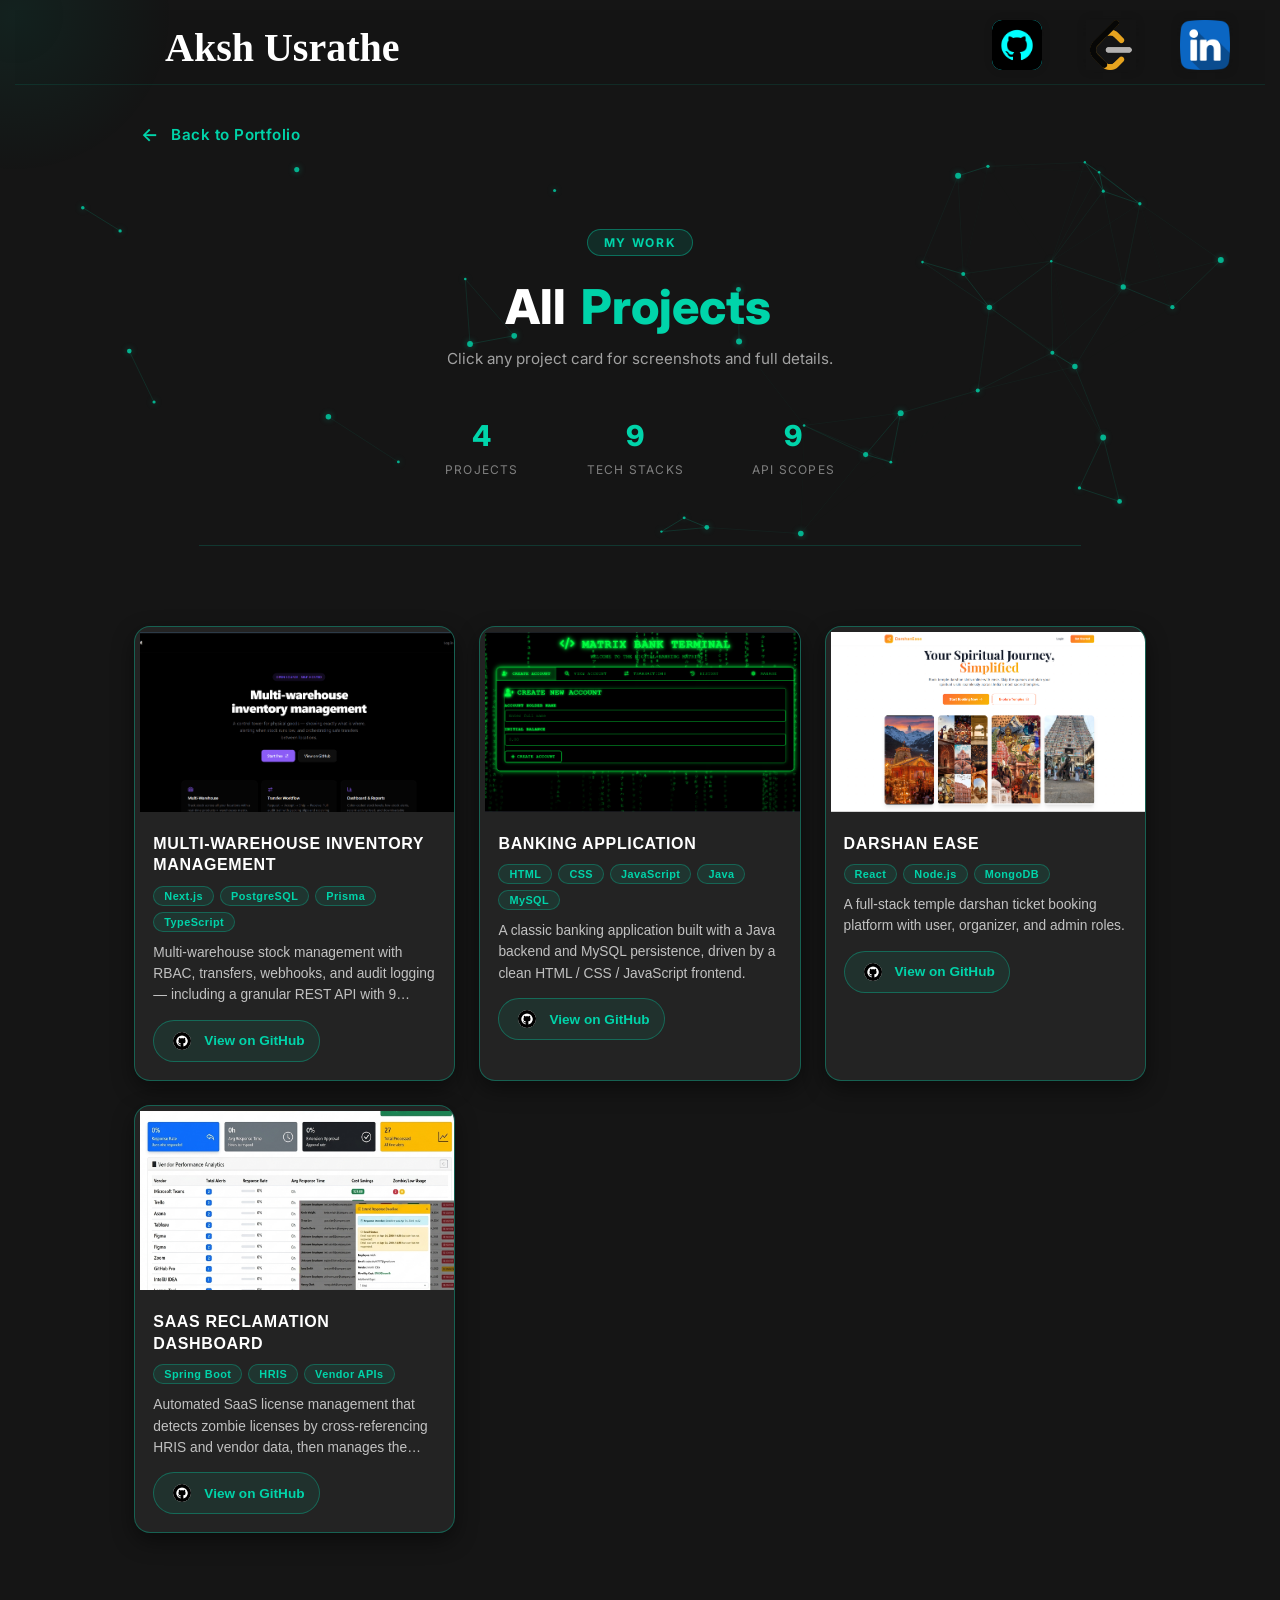
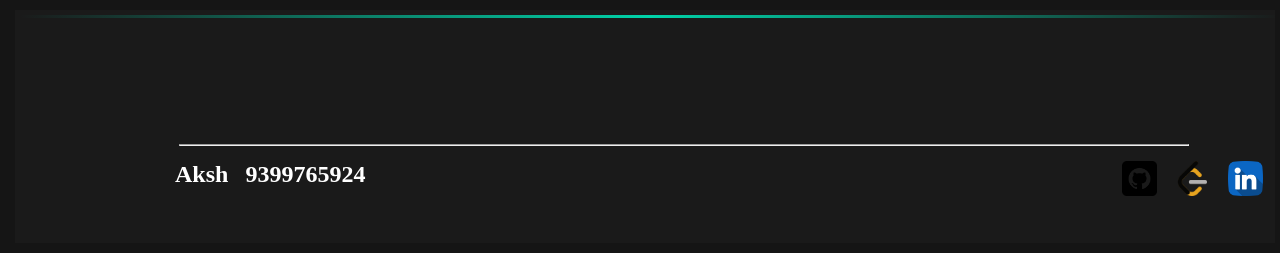
==== projects.html @ 75335809 "feat: add dedicated projects page to showcase projects" ====
<!doctype html>
<html lang="en">
  <head>
    <meta charset="UTF-8" />
    <meta name="viewport" content="width=device-width, initial-scale=1.0" />
    <title>All Projects – Aksh Usrathe</title>
    <meta name="description" content="All projects built by Aksh Usrathe – Java & Full-Stack Developer." />
    <link rel="preconnect" href="https://fonts.googleapis.com" />
    <link rel="preconnect" href="https://fonts.gstatic.com" crossorigin />
    <link href="https://fonts.googleapis.com/css2?family=Inter:wght@300;400;600;700;800&display=swap" rel="stylesheet" />
    <link rel="stylesheet" href="styles.css?v=2" />
    <style>
      /* ── Page-specific overrides ── */
      body { font-family: 'Inter', 'Gill Sans', sans-serif; }

      /* ── Back link ── */
      .back-link {
        display: inline-flex;
        align-items: center;
        gap: 8px;
        color: #00d4aa;
        text-decoration: none;
        font-size: 0.95rem;
        font-weight: 600;
        letter-spacing: 0.03em;
        margin: 28px 0 0 10%;
        transition: gap 0.2s ease, opacity 0.2s ease;
      }
      .back-link:hover { gap: 14px; opacity: 0.85; }
      .back-link .arrow { font-size: 1.15rem; }

      /* ── Hero banner ── */
      .pr-hero {
        position: relative;
        overflow: hidden;
        padding: 64px 10% 52px;
        text-align: center;
      }
      .pr-hero canvas {
        position: absolute;
        inset: 0;
        width: 100%;
        height: 100%;
        pointer-events: none;
        z-index: 0;
      }
      .pr-hero-content { position: relative; z-index: 2; }
      .pr-badge {
        display: inline-block;
        background: rgba(0,212,170,0.12);
        border: 1px solid rgba(0,212,170,0.4);
        color: #00d4aa;
        font-size: 0.75rem;
        font-weight: 700;
        letter-spacing: 0.14em;
        text-transform: uppercase;
        padding: 5px 16px;
        border-radius: 999px;
        margin-bottom: 18px;
      }
      .pr-hero h1 {
        font-size: clamp(1.8rem, 4.5vw, 3rem);
        font-weight: 800;
        color: #fff;
        line-height: 1.15;
        margin-bottom: 12px;
      }
      .pr-hero h1 span { color: #00d4aa; }
      .pr-hero p {
        color: rgba(255,255,255,0.6);
        font-size: 0.95rem;
        max-width: 560px;
        margin: 0 auto;
        line-height: 1.7;
      }
      .pr-stats {
        display: flex;
        justify-content: center;
        gap: 48px;
        margin-top: 36px;
        flex-wrap: wrap;
      }
      .pr-stat { text-align: center; }
      .pr-stat .num {
        font-size: 1.8rem;
        font-weight: 800;
        color: #00d4aa;
        display: block;
      }
      .pr-stat .lbl {
        font-size: 0.75rem;
        color: rgba(255,255,255,0.45);
        text-transform: uppercase;
        letter-spacing: 0.1em;
      }

      /* ── Divider ── */
      .section-divider {
        display: block;
        width: 70%;
        margin: 0 auto 48px;
        border: none;
        border-top: 1px solid rgba(0,212,170,0.18);
      }

      .pr-section { padding: 0 4% 72px; }

      /* ── Responsive ── */
      @media (max-width: 600px) {
        .pr-hero { padding: 40px 5% 36px; }
        .back-link { margin-left: 5%; }
        .pr-section { padding: 0 4% 56px; }
      }
    </style>
  </head>
  <body>
    <div id="cursor-glow"></div>

    <!-- ── Nav (reuse portfolio nav) ── -->
    <nav>
      <h4>Aksh Usrathe</h4>
      <div id="nav">
        <a class="nav-link" href="https://github.com/aksh-1409"><img style="background-color:aqua;border-radius:10px" src="github.png" alt="GitHub" /></a>
        <a class="nav-link" href="https://leetcode.com/u/aksh_usrathe1401/"><img src="leetcode.png" alt="LeetCode" /></a>
        <a class="nav-link" href="https://www.linkedin.com/in/aksh-usrathe-02462930b/"><img src="linkedin.png" alt="LinkedIn" /></a>
      </div>
    </nav>

    <!-- ── Back link ── -->
    <a class="back-link" href="index.html" id="back-btn">
      <span class="arrow">←</span> Back to Portfolio
    </a>

    <!-- ── Hero ── -->
    <section class="pr-hero">
      <canvas id="pr-canvas"></canvas>
      <div class="pr-hero-content">
        <div class="pr-badge">My Work</div>
        <h1>All <span>Projects</span></h1>
        <p>Click any project card for screenshots and full details.</p>
        <div class="pr-stats">
          <div class="pr-stat"><span class="num" id="stat-projects">0</span><span class="lbl">Projects</span></div>
          <div class="pr-stat"><span class="num" id="stat-stacks">0</span><span class="lbl">Tech Stacks</span></div>
          <div class="pr-stat"><span class="num" id="stat-apis">0</span><span class="lbl">API Scopes</span></div>
        </div>
      </div>
    </section>

    <hr class="section-divider" />

    <!-- ── Projects (compact cards) ── -->
    <section class="pr-section">
      <div class="project-grid">
        <article class="project-card" data-index="0" tabindex="0" aria-label="Multi-warehouse Inventory Management - click for details">
          <div class="project-card-media">
            <img src="inventory1.png" alt="Multi-warehouse Inventory Management screenshot" />
            <span class="card-zoom-hint">View Details 🔍</span>
          </div>
          <div class="project-card-body">
            <h3 class="project-card-title">MULTI-WAREHOUSE INVENTORY MANAGEMENT</h3>
            <div class="project-card-tags">
              <span class="project-tag">Next.js</span>
              <span class="project-tag">PostgreSQL</span>
              <span class="project-tag">Prisma</span>
              <span class="project-tag">TypeScript</span>
            </div>
            <p class="project-card-desc">
              Multi-warehouse stock management with RBAC, transfers, webhooks, and audit logging — including a granular REST API with 9 scopes.
            </p>
            <a href="#" class="project-card-github" data-github-link aria-label="GitHub repository (placeholder)">
              <img src="github.png" alt="" width="18" height="18" /> View on GitHub
            </a>
          </div>
        </article>

        <article class="project-card" data-index="1" tabindex="0" aria-label="Banking Application - click for details">
          <div class="project-card-media">
            <img src="image.png" alt="Banking Application screenshot" />
            <span class="card-zoom-hint">View Details 🔍</span>
          </div>
          <div class="project-card-body">
            <h3 class="project-card-title">BANKING APPLICATION</h3>
            <div class="project-card-tags">
              <span class="project-tag">HTML</span>
              <span class="project-tag">CSS</span>
              <span class="project-tag">JavaScript</span>
              <span class="project-tag">Java</span>
              <span class="project-tag">MySQL</span>
            </div>
            <p class="project-card-desc">
              A classic banking application built with a Java backend and MySQL persistence, driven by a clean HTML / CSS / JavaScript frontend.
            </p>
            <a href="#" class="project-card-github" data-github-link aria-label="GitHub repository (placeholder)">
              <img src="github.png" alt="" width="18" height="18" /> View on GitHub
            </a>
          </div>
        </article>

        <article class="project-card" data-index="2" tabindex="0" aria-label="Darshan Ease - click for details">
          <div class="project-card-media">
            <img src="darshan_ease.png" alt="Darshan Ease screenshot" />
            <span class="card-zoom-hint">View Details 🔍</span>
          </div>
          <div class="project-card-body">
            <h3 class="project-card-title">DARSHAN EASE</h3>
            <div class="project-card-tags">
              <span class="project-tag">React</span>
              <span class="project-tag">Node.js</span>
              <span class="project-tag">MongoDB</span>
            </div>
            <p class="project-card-desc">
              A full-stack temple darshan ticket booking platform with user, organizer, and admin roles.
            </p>
            <a href="#" class="project-card-github" data-github-link aria-label="GitHub repository (placeholder)">
              <img src="github.png" alt="" width="18" height="18" /> View on GitHub
            </a>
          </div>
        </article>

        <article class="project-card" data-index="3" tabindex="0" aria-label="SAAS Reclamation Dashboard - click for details">
          <div class="project-card-media">
            <img src="saas_combined.png" alt="SAAS Reclamation Dashboard screenshot" />
            <span class="card-zoom-hint">View Details 🔍</span>
          </div>
          <div class="project-card-body">
            <h3 class="project-card-title">SAAS RECLAMATION DASHBOARD</h3>
            <div class="project-card-tags">
              <span class="project-tag">Spring Boot</span>
              <span class="project-tag">HRIS</span>
              <span class="project-tag">Vendor APIs</span>
            </div>
            <p class="project-card-desc">
              Automated SaaS license management that detects zombie licenses by cross-referencing HRIS and vendor data, then manages the reclamation lifecycle with email verification and cost-savings tracking.
            </p>
            <a href="#" class="project-card-github" data-github-link aria-label="GitHub repository (placeholder)">
              <img src="github.png" alt="" width="18" height="18" /> View on GitHub
            </a>
          </div>
        </article>
      </div>
    </section>

    <!-- ════════════════════════════════════════════
         PROJECT MODAL
         ════════════════════════════════════════════ -->
    <div id="project-modal" class="modal" role="dialog" aria-modal="true" aria-hidden="true">
      <div class="modal-backdrop" data-close-modal></div>
      <div class="modal-content" role="document">
        <button class="modal-close" data-close-modal aria-label="Close">&times;</button>

        <div class="modal-media">
          <div class="modal-carousel" id="modal-carousel"></div>
          <button class="carousel-btn carousel-prev" id="carousel-prev" aria-label="Previous image">&#10094;</button>
          <button class="carousel-btn carousel-next" id="carousel-next" aria-label="Next image">&#10095;</button>
          <div class="carousel-dots" id="carousel-dots"></div>
        </div>

        <div class="modal-body">
          <h3 id="modal-title"></h3>
          <div class="modal-tags" id="modal-tags"></div>
          <p class="modal-desc" id="modal-desc"></p>
          <div class="modal-features" id="modal-features"></div>
          <a id="modal-github" class="modal-github" href="#" target="_blank" rel="noopener noreferrer">
            <img src="github.png" alt="" width="20" height="20" /> View Source on GitHub
          </a>
        </div>
      </div>
    </div>

    <!-- ── Footer strip ── -->
    <footer id="footer" style="padding-bottom:32px;">
      <div class="footer-accent-bar"></div>
      <hr id="footer-line" />
      <div id="footer-div">
        <div id="footer-name-div">
          <h2 id="footer-name">Aksh</h2>
          <h2 id="footer-name" style="margin-left:12px;">9399765924</h2>
        </div>
        <div id="footer-a-div">
          <a href="https://github.com/aksh-1409"><img src="github.png" width="35px" height="35px" alt="GitHub" /></a>
          <a href="https://leetcode.com/u/aksh_usrathe1401/"><img src="leetcode.png" width="35px" height="35px" alt="LeetCode" /></a>
          <a href="https://www.linkedin.com/in/aksh-usrathe-02462930b/"><img src="linkedin.png" width="35px" height="35px" alt="LinkedIn" /></a>
        </div>
      </div>
    </footer>

    <!-- ════════════════════════════════════════════
         SCRIPTS
         ════════════════════════════════════════════ -->
    <script>
      /* ── Count-up animation ── */
      function countUp(el, target, dur) {
        const start = performance.now();
        function step(now) {
          const t = Math.min((now - start) / dur, 1);
          el.textContent = Math.round(t * target);
          if (t < 1) requestAnimationFrame(step);
        }
        requestAnimationFrame(step);
      }
      countUp(document.getElementById('stat-projects'), 4, 1000);
      countUp(document.getElementById('stat-stacks'), 9, 1100);
      countUp(document.getElementById('stat-apis'), 9, 1200);
    </script>

    <script>
      /* ════════════════════════════════════════════
         PROJECT MODAL + CAROUSEL
         ════════════════════════════════════════════ */
      /* Note: github links are placeholders ('#'). Replace with real repo URLs
         when available. To add more screenshots, add entries to `images`. */
      const projectData = [
        {
          title: 'Multi-Warehouse Inventory Management',
          tags: ['Next.js 14', 'PostgreSQL', 'Prisma', 'NextAuth.js', 'TypeScript', 'Vercel + Neon'],
          description: 'A full-stack platform for multi-warehouse stock tracking with transfer workflows, secured end-to-end. Role-based access control separates Admin / Operator users with warehouse-scoped permissions. API access is protected by API key authentication across 9 granular scopes, and inventory events are pushed via webhooks with HMAC-SHA256 verification.',
          features: [
            'RBAC — Admin/Operator with warehouse-scoped permissions',
            'Multi-warehouse stock tracking & transfer workflows',
            'API key auth with 9 granular scopes',
            'Webhooks with HMAC-SHA256 verification',
            'Idempotent endpoints',
            'WCAG 2.1 AA accessibility',
            'CSRF protection & rate limiting',
            'PDF reports & CSV/PDF export',
            'Audit logging & CI/CD'
          ],
          github: '#',
          images: ['inventory1.png', 'inventory2.png']
        },
        {
          title: 'Banking Application',
          tags: ['HTML', 'CSS', 'JavaScript', 'Java', 'MySQL'],
          description: 'A classic banking application built with a Java backend and MySQL persistence, driven by a clean HTML / CSS / JavaScript frontend.',
          features: ['User accounts & transactions', 'MySQL persistence'],
          github: '#',
          images: ['image.png']
        },
        {
          title: 'Darshan Ease',
          tags: ['React', 'Node.js', 'Express', 'MongoDB', 'Tailwind CSS'],
          description: 'A full-stack temple darshan ticket booking platform with user, organizer, and admin roles, built using React and Node.js with MongoDB.',
          features: ['User, organizer & admin roles', 'Ticket booking & queue management'],
          github: '#',
          images: ['darshan_ease.png']
        },
        {
          title: 'SAAS Reclamation Dashboard',
          tags: ['Spring Boot', 'HRIS', 'Vendor APIs'],
          description: 'An automated SaaS license management system built with Spring Boot that detects zombie licenses from terminated employees and low-usage premium subscriptions by cross-referencing HRIS and vendor data. It manages the full reclamation lifecycle through email verification, admin accountability, and cost-savings tracking.',
          features: [
            'Detects zombie licenses via HRIS + vendor cross-reference',
            'Full reclamation lifecycle with email verification',
            'Admin accountability & cost-savings tracking'
          ],
          github: '#',
          images: ['saas_combined.png']
        }
      ];

      const modal = document.getElementById('project-modal');
      const modalTitle = document.getElementById('modal-title');
      const modalTags = document.getElementById('modal-tags');
      const modalDesc = document.getElementById('modal-desc');
      const modalFeatures = document.getElementById('modal-features');
      const modalGithub = document.getElementById('modal-github');
      const carouselEl = document.getElementById('modal-carousel');
      const dotsEl = document.getElementById('carousel-dots');
      const prevBtn = document.getElementById('carousel-prev');
      const nextBtn = document.getElementById('carousel-next');

      let slideIndex = 0;
      let currentImages = [];

      function renderCarousel(images) {
        currentImages = images;
        slideIndex = 0;
        carouselEl.innerHTML = '';
        dotsEl.innerHTML = '';
        const track = document.createElement('div');
        track.style.cssText = 'display:flex;width:100%;';
        images.forEach((src) => {
          const slide = document.createElement('div');
          slide.className = 'carousel-slide';
          const img = document.createElement('img');
          img.src = src;
          img.alt = 'Project screenshot';
          img.loading = 'lazy';
          slide.appendChild(img);
          track.appendChild(slide);
        });
        carouselEl.appendChild(track);
        if (images.length > 1) {
          images.forEach((_, i) => {
            const dot = document.createElement('button');
            dot.className = 'dot' + (i === 0 ? ' active' : '');
            dot.setAttribute('aria-label', 'Image ' + (i + 1));
            dot.addEventListener('click', () => goToSlide(i));
            dotsEl.appendChild(dot);
          });
          prevBtn.style.display = 'flex';
          nextBtn.style.display = 'flex';
          dotsEl.style.display = 'flex';
        } else {
          prevBtn.style.display = 'none';
          nextBtn.style.display = 'none';
          dotsEl.style.display = 'none';
        }
        updateSlide();
      }

      function updateSlide() {
        const slides = carouselEl.querySelectorAll('.carousel-slide');
        slides.forEach((s, i) => {
          s.style.transform = 'translateX(' + (i - slideIndex) * 100 + '%)';
        });
        const dots = dotsEl.querySelectorAll('.dot');
        dots.forEach((d, i) => d.classList.toggle('active', i === slideIndex));
      }

      function goToSlide(i) {
        slideIndex = (i + currentImages.length) % currentImages.length;
        updateSlide();
      }

      function openModal(index) {
        const p = projectData[index];
        if (!p) return;
        renderCarousel(p.images);
        modalTitle.textContent = p.title;
        modalTags.innerHTML = p.tags.map(t => '<span class="modal-tag">' + t + '</span>').join('');
        modalDesc.textContent = p.description;
        modalFeatures.innerHTML = p.features.map(f => '<div class="modal-feature">' + f + '</div>').join('');
        modalGithub.href = p.github;
        modal.classList.add('open');
        modal.setAttribute('aria-hidden', 'false');
        document.body.classList.add('modal-open');
      }

      function closeModal() {
        modal.classList.remove('open');
        modal.setAttribute('aria-hidden', 'true');
        document.body.classList.remove('modal-open');
      }

      prevBtn.addEventListener('click', (e) => { e.stopPropagation(); goToSlide(slideIndex - 1); });
      nextBtn.addEventListener('click', (e) => { e.stopPropagation(); goToSlide(slideIndex + 1); });

      document.querySelectorAll('[data-close-modal]').forEach(el => el.addEventListener('click', closeModal));

      document.querySelectorAll('.project-card').forEach(card => {
        const idx = parseInt(card.dataset.index, 10);
        const ghLink = card.querySelector('.project-card-github');
        if (ghLink && projectData[idx]) ghLink.href = projectData[idx].github;
        const openCard = () => openModal(idx);
        card.addEventListener('click', (e) => {
          if (e.target.closest('.project-card-github')) return;
          openCard();
        });
        card.addEventListener('keydown', (e) => {
          if (e.key === 'Enter' || e.key === ' ') {
            e.preventDefault();
            openCard();
          }
        });
      });

      document.addEventListener('keydown', (e) => {
        if (!modal.classList.contains('open')) return;
        if (e.key === 'Escape') closeModal();
        if (e.key === 'ArrowLeft') goToSlide(slideIndex - 1);
        if (e.key === 'ArrowRight') goToSlide(slideIndex + 1);
      });

      /* ── Particle canvas (matches portfolio hero) ── */
      (function() {
        const canvas = document.getElementById('pr-canvas');
        const ctx = canvas.getContext('2d');
        function resize() { canvas.width = canvas.offsetWidth; canvas.height = canvas.offsetHeight; }
        window.addEventListener('resize', resize); resize();
        const COUNT = 40, MAX_DIST = 120, COLOR = '0, 212, 170';
        const particles = Array.from({ length: COUNT }, () => ({
          x: Math.random() * canvas.width, y: Math.random() * canvas.height,
          vx: (Math.random()-0.5)*0.4, vy: (Math.random()-0.5)*0.4,
          r: Math.random()*2+1
        }));
        function draw() {
          ctx.clearRect(0, 0, canvas.width, canvas.height);
          for (let i = 0; i < particles.length; i++) {
            const p = particles[i];
            p.x += p.vx; p.y += p.vy;
            if (p.x < 0 || p.x > canvas.width)  p.vx *= -1;
            if (p.y < 0 || p.y > canvas.height) p.vy *= -1;
            ctx.beginPath(); ctx.arc(p.x, p.y, p.r, 0, Math.PI*2);
            ctx.fillStyle = `rgba(${COLOR},0.8)`; ctx.shadowColor = `rgba(${COLOR},0.5)`;
            ctx.shadowBlur = 6; ctx.fill(); ctx.shadowBlur = 0;
            for (let j = i+1; j < particles.length; j++) {
              const p2 = particles[j], dx = p.x-p2.x, dy = p.y-p2.y;
              const dist = Math.sqrt(dx*dx+dy*dy);
              if (dist < MAX_DIST) {
                ctx.beginPath(); ctx.moveTo(p.x,p.y); ctx.lineTo(p2.x,p2.y);
                ctx.strokeStyle = `rgba(${COLOR},${(1-dist/MAX_DIST)*0.4})`;
                ctx.lineWidth = 0.6; ctx.stroke();
              }
            }
          }
          requestAnimationFrame(draw);
        }
        draw();
      })();

      /* ── Cursor glow ── */
      const glow = document.getElementById('cursor-glow');
      document.addEventListener('mousemove', e => {
        glow.style.left = e.clientX + 'px';
        glow.style.top  = e.clientY + 'px';
      });
    </script>
  </body>
</html>
---- styles.css ----
* {
  margin: 5px;
  padding: 0px;
}

body {
  background-color: #151515;
}

nav {
  display: flex;
  flex-direction: row;
  justify-content: space-between;
  align-items: center;
}

nav h4 {
  font-family: cursive;
  color: white;
  margin-left: 150px;
  font-size: 2.5rem;
}

.nav-link img {
  width: 50px;
  height: 50px;
  box-shadow: 0 0 10px rgba(0, 0, 0, 0.1);
  margin-right: 25px;
  overflow: hidden;
  position: relative;
  z-index: 2;
}

.about {
  display: flex;
  flex-direction: row;
  align-items: center;
  justify-content: space-evenly;
  position: relative;
  min-height: 440px;
}

.intro {
  display: flex;
  flex-direction: column;
  height: 320px;
  justify-content: center;
  align-items: center;
}

.intro h1 {
  color: white;
  font-family: "Segoe UI", Tahoma, Geneva, Verdana, sans-serif;
  font-weight: 800;
  position: relative;
  overflow: hidden;
  z-index: 2;
  line-height: 1.1;
  font-size: 2.5rem;
}

#hero {
  margin-top: 45%;
  height: max-content;
}

.intro h1 u {
  color: aquamarine;
}
.about img {
  position: absolute;
  width: 300px;
  height: 420px;
  z-index: 1;
  right: 8%;
  top: 50%;
  transform: translateY(-50%);
  box-shadow: 0 0 20px rgba(0, 0, 0, 0.3);
  border: none;
  object-fit: cover;
  object-position: 20% center;
  border-radius: 8px;
  filter: grayscale(100%) brightness(90%) contrast(110%);
}

#hero-text {
  color: white;
  position: relative;
  overflow: hidden;
  z-index: 2;
  font-family: "Gill Sans", "Gill Sans MT", Calibri, "Trebuchet MS", sans-serif;
  line-height: 25px;
}

#hero-canvas {
  position: absolute;
  top: 0;
  left: 0;
  width: 45%;
  height: 100%;
  pointer-events: none;
  z-index: 0;
}

#line {
  display: block;
  margin-top: 10%;
  width: 70%;
  align-items: center;
  margin-left: 15%;
}

.table {
  margin-top: 40px;
  width: 100%;
}

td {
  color: white;
  font-family: "Gill Sans", "Gill Sans MT", Calibri, "Trebuchet MS", sans-serif;
  font-size: 40px;
  padding: 20px 20px;
}

#projects {
  color: white;
  font-family: "Gill Sans", "Gill Sans MT", Calibri, "Trebuchet MS", sans-serif;
  font-size: 50px;
  margin-top: 50px;
  margin-left: 11%;
}

#footer {
  width: 100%;
  background: #1a1a1a;
  position: relative;
  overflow: hidden;
}

.footer-strings {
  position: absolute;
  bottom: 230px;
  left: -30px;
  width: 350px;
  height: 130px;
}

.footer-strings span {
  position: absolute;
  left: 0;
  width: 100%;
  height: 100%;
  border: 1px solid rgba(255, 255, 255, 0.18);
  border-radius: 50%;
  transform: scaleX(1.6);
}

.footer-strings span:nth-child(1) {
  top: 0px;
}
.footer-strings span:nth-child(2) {
  top: 10px;
}
.footer-strings span:nth-child(3) {
  top: 20px;
}
.footer-strings span:nth-child(4) {
  top: 30px;
}
.footer-strings span:nth-child(5) {
  top: 40px;
}

.footer-table h1 {
  font-size: 50px;
  font-family: Arial, Helvetica, sans-serif;
}

.footer-table p {
  font-size: 20px;
}

.footer-table {
  width: 100%;
}

.contact-info {
  width: 100%;
}

.contact-field {
  margin-bottom: 20px;
}

.contact-field label {
  color: #eaeaea;
  font-size: 16px;
  display: block;
  margin-bottom: 5px;
  font-family: "Segoe UI", Tahoma, Geneva, Verdana, sans-serif;
}

.contact-value {
  color: #eaeaea;
  font-size: 16px;
  margin: 5px 0;
  font-family: "Gill Sans", "Gill Sans MT", Calibri, "Trebuchet MS", sans-serif;
}

#footer-line {
  display: block;
  margin-top: 10%;
  width: 80%;
  align-items: center;
  margin-left: 13%;
}

#footer-name {
  color: white;
  font-family: Georgia, "Times New Roman", Times, serif;
}

#footer-div {
  display: flex;
}

#footer-name-div {
  margin-left: 12%;
  display: flex;
  flex-direction: row;
}

#footer-a-div {
  margin-left: 59%;
  display: flex;
  flex-direction: row;
}

/* Responsive Design - Tablet (768px and below) */
@media (max-width: 768px) {
  nav h4 {
    margin-left: 20px;
    font-size: 1.5rem;
  }

  .nav-link img {
    width: 40px;
    height: 40px;
    margin-right: 20px;
  }

  .about {
    flex-direction: column;
    position: relative;
  }

  .about img {
    position: relative;
    width: 300px;
    height: 300px;
    left: 0;
    margin-top: 20px;
  }

  .download-button-container {
    position: static !important;
    right: auto !important;
    top: auto !important;
    text-align: center;
    margin-top: 20px;
  }

  .intro {
    height: auto;
  }

  .intro h1 {
    font-size: 1.8rem;
    text-align: center;
  }

  #hero {
    margin-top: 20px;
  }

  #hero-text {
    text-align: center;
    line-height: 20px;
    font-size: 0.9rem;
  }

  #hero-canvas {
    display: none;
  }

  td {
    font-size: 20px;
    padding: 10px 10px;
  }

  #projects {
    font-size: 2rem;
    margin-left: 5%;
  }

  .footer-table h1 {
    font-size: 2rem;
  }

  .footer-table p {
    font-size: 1rem;
  }

  .contact-field label {
    font-size: 14px;
  }

  .contact-value {
    font-size: 14px;
  }

  #footer-name {
    font-size: 1.2rem;
  }

  #footer-name-div {
    margin-left: 5%;
    flex-direction: column;
  }

  #footer-a-div {
    margin-left: 5%;
    margin-top: 20px;
  }

  #line {
    width: 80%;
    margin-left: 10%;
  }

  #footer-line {
    width: 90%;
    margin-left: 5%;
  }

  .footer-strings {
    display: none;
  }
}

/* Responsive Design - Mobile (480px and below) */
@media (max-width: 480px) {
  * {
    margin: 3px;
    padding: 0px;
  }

  nav {
    flex-direction: column;
    gap: 10px;
  }

  nav h4 {
    margin-left: 0;
    font-size: 1.2rem;
  }

  .nav-link img {
    width: 35px;
    height: 35px;
    margin-right: 10px;
  }

  .about img {
    width: 200px;
    height: 200px;
  }

  .download-button-container {
    position: static !important;
    right: auto !important;
    top: auto !important;
    text-align: center;
    margin-top: 15px;
    margin-bottom: 20px;
  }

  .intro h1 {
    font-size: 1.4rem;
    line-height: 1;
  }

  #hero-text {
    font-size: 0.8rem;
    line-height: 18px;
  }

  .table {
    margin-top: 20px;
  }

  td {
    font-size: 14px;
    padding: 8px 5px;
  }

  #projects {
    font-size: 1.5rem;
    margin-left: 3%;
  }

  .footer-table h1 {
    font-size: 1.5rem;
  }

  .footer-table p {
    font-size: 0.9rem;
  }

  .contact-info {
    padding: 0 10px;
  }

  .contact-field {
    margin-bottom: 15px;
  }

  .contact-field label {
    font-size: 12px;
  }

  .contact-value {
    font-size: 12px;
  }

  #footer-name {
    font-size: 1rem;
  }

  #footer-a-div img {
    width: 25px;
    height: 25px;
  }
}

/* ─── Custom Scrollbar ─────────────────────────────── */
::-webkit-scrollbar { width: 6px; }
::-webkit-scrollbar-track { background: #1a1a1a; }
::-webkit-scrollbar-thumb { background: #00d4aa; border-radius: 3px; }
::-webkit-scrollbar-thumb:hover { background: #00b894; }

/* ─── Glassmorphism Sticky Nav ─────────────────────── */
nav {
  position: sticky;
  top: 0;
  z-index: 100;
  background: rgba(21, 21, 21, 0.75);
  backdrop-filter: blur(14px);
  -webkit-backdrop-filter: blur(14px);
  border-bottom: 1px solid rgba(0, 212, 170, 0.12);
  transition: background 0.3s ease;
}

/* ─── Gradient Projects Heading ────────────────────── */
#projects {
  background: linear-gradient(120deg, #00d4aa 0%, #ffffff 60%);
  -webkit-background-clip: text;
  -webkit-text-fill-color: transparent;
  background-clip: text;
}

/* ─── Skill Badge Hover ────────────────────────────── */
.table td {
  border: 1px solid rgba(0, 212, 170, 0.18);
  border-radius: 14px;
  background: rgba(0, 212, 170, 0.05);
  transition: transform 0.25s ease, background 0.25s ease,
              box-shadow 0.25s ease, border-color 0.25s ease;
  cursor: default;
}
.table td:hover {
  transform: translateY(-5px);
  background: rgba(0, 212, 170, 0.15);
  border-color: rgba(0, 212, 170, 0.55);
  box-shadow: 0 8px 24px rgba(0, 212, 170, 0.2);
  color: #00d4aa;
}

/* ─── Core Java – clickable badge indicator ─────────── */
#skill-core-java {
  position: relative;
}
#skill-core-java::after {
  content: ' ↗';
  font-size: 0.7em;
  opacity: 0;
  color: #00d4aa;
  transition: opacity 0.2s ease;
}
#skill-core-java:hover::after {
  opacity: 1;
}
#skill-core-java:hover {
  box-shadow: 0 8px 28px rgba(0, 212, 170, 0.35), 0 0 0 2px rgba(0,212,170,0.3);
}

/* ─── SpringBoot – clickable badge indicator ──────────── */
#skill-springboot {
  position: relative;
}
#skill-springboot::after {
  content: ' ↗';
  font-size: 0.7em;
  opacity: 0;
  color: #00d4aa;
  transition: opacity 0.2s ease;
}
#skill-springboot:hover::after {
  opacity: 1;
}
#skill-springboot:hover {
  box-shadow: 0 8px 28px rgba(0, 212, 170, 0.35), 0 0 0 2px rgba(0, 212, 170, 0.3) !important;
}


/* ─── Project Card Grid ────────────────────────────── */
.project-grid {
  display: grid;
  grid-template-columns: repeat(auto-fit, minmax(300px, 1fr));
  gap: 24px;
  max-width: 1200px;
  margin: 80px auto 0;
  padding: 0 6%;
}
.project-grid > * {
  margin: 0;
}

.project-card {
  margin: 0;
  background: #232323;
  border: 1px solid rgba(0, 212, 170, 0.35);
  border-radius: 16px;
  overflow: hidden;
  display: flex;
  flex-direction: column;
  cursor: pointer;
  box-shadow: 0 8px 22px rgba(0, 0, 0, 0.45);
  transition: transform 0.3s ease, box-shadow 0.3s ease, border-color 0.3s ease;
}

.project-card:hover,
.project-card:focus-visible {
  transform: translateY(-5px);
  border-color: rgba(0, 212, 170, 0.75);
  box-shadow: 0 16px 38px rgba(0, 212, 170, 0.22);
  outline: none;
}

.project-card-media {
  position: relative;
  width: 100%;
  aspect-ratio: 16 / 9;
  min-height: 160px;
  overflow: hidden;
  background: #101010;
}

.project-card-media img {
  margin: 0;
  width: 100%;
  height: 100%;
  object-fit: cover;
  display: block;
  transition: transform 0.4s ease;
}

.project-card:hover .project-card-media img {
  transform: scale(1.05);
}

.card-zoom-hint {
  position: absolute;
  inset: auto 0 0 0;
  padding: 8px 0;
  text-align: center;
  font-family: "Gill Sans", "Gill Sans MT", Calibri, "Trebuchet MS", sans-serif;
  font-size: 0.8rem;
  font-weight: 600;
  letter-spacing: 0.06em;
  color: #fff;
  background: linear-gradient(180deg, transparent, rgba(0, 0, 0, 0.72));
  opacity: 0;
  transform: translateY(8px);
  transition: opacity 0.3s ease, transform 0.3s ease;
}

.project-card:hover .card-zoom-hint {
  opacity: 1;
  transform: translateY(0);
}

.project-card-body {
  margin: 0;
  padding: 16px 18px 18px;
  display: flex;
  flex-direction: column;
  gap: 10px;
  flex: 1;
}

.project-card-title {
  margin: 0;
  font-family: Verdana, Geneva, Tahoma, sans-serif;
  font-size: 1rem;
  font-weight: 700;
  color: #fff;
  letter-spacing: 0.04em;
  line-height: 1.35;
}

.project-card-tags {
  margin: 0;
  display: flex;
  flex-wrap: wrap;
  gap: 6px;
}

.project-tag {
  margin: 0;
  font-family: "Gill Sans", "Gill Sans MT", Calibri, "Trebuchet MS", sans-serif;
  font-size: 0.68rem;
  font-weight: 600;
  letter-spacing: 0.04em;
  color: #00d4aa;
  background: rgba(0, 212, 170, 0.1);
  border: 1px solid rgba(0, 212, 170, 0.3);
  border-radius: 999px;
  padding: 3px 10px;
}

.project-card-desc {
  margin: 0;
  font-family: "Gill Sans", "Gill Sans MT", Calibri, "Trebuchet MS", sans-serif;
  font-size: 0.86rem;
  line-height: 1.55;
  color: rgba(255, 255, 255, 0.72);
  display: -webkit-box;
  -webkit-line-clamp: 3;
  -webkit-box-orient: vertical;
  overflow: hidden;
}

.project-card-github {
  margin: 4px 0 0;
  display: inline-flex;
  align-items: center;
  gap: 8px;
  align-self: flex-start;
  font-family: "Gill Sans", "Gill Sans MT", Calibri, "Trebuchet MS", sans-serif;
  font-size: 0.85rem;
  font-weight: 600;
  color: #00d4aa;
  text-decoration: none;
  border: 1px solid rgba(0, 212, 170, 0.35);
  border-radius: 999px;
  padding: 6px 14px;
  background: rgba(0, 212, 170, 0.08);
  transition: background 0.25s ease, box-shadow 0.25s ease, color 0.25s ease;
}

.project-card-github:hover {
  background: rgba(0, 212, 170, 0.2);
  box-shadow: 0 0 0 2px rgba(0, 212, 170, 0.3);
  color: #fff;
}

.project-card-github img {
  border-radius: 50%;
  background: #fff;
}

/* ─── View More Button ─────────────────────────────── */
.view-more-wrap {
  text-align: center;
  margin: 48px 0 20px;
}

.view-more-btn {
  display: inline-block;
  padding: 14px 32px;
  background: linear-gradient(135deg, #00d4aa, #00b894);
  color: #101010;
  font-family: "Gill Sans", "Gill Sans MT", Calibri, "Trebuchet MS", sans-serif;
  font-size: 1rem;
  font-weight: 700;
  letter-spacing: 0.04em;
  text-decoration: none;
  border: none;
  border-radius: 10px;
  cursor: pointer;
  box-shadow: 0 4px 18px rgba(0, 212, 170, 0.3);
  transition: transform 0.25s ease, box-shadow 0.25s ease;
}

.view-more-btn:hover {
  transform: translateY(-3px);
  box-shadow: 0 8px 26px rgba(0, 212, 170, 0.45);
}

.view-more-btn:active {
  transform: scale(0.97);
}

/* ─── Scroll Reveal ────────────────────────────────── */
.reveal {
  opacity: 0;
  transform: translateY(32px);
  transition: opacity 0.65s ease, transform 0.65s ease;
}
.reveal.visible {
  opacity: 1;
  transform: translateY(0);
}

/* ─── Cursor Glow ──────────────────────────────────── */
#cursor-glow {
  position: fixed;
  width: 320px;
  height: 320px;
  border-radius: 50%;
  background: radial-gradient(circle, rgba(0, 212, 170, 0.07) 0%, transparent 70%);
  pointer-events: none;
  z-index: 9999;
  transform: translate(-50%, -50%);
  transition: left 0.08s ease, top 0.08s ease;
}

/* ─── Typewriter cursor blink ──────────────────────── */
.blink {
  color: #00d4aa;
  font-weight: 300;
  animation: blink-anim 0.9s step-end infinite;
}
@keyframes blink-anim {
  0%, 100% { opacity: 1; }
  50%       { opacity: 0; }
}

/* ─── Footer Enhancements ──────────────────────────── */

/* Teal accent bar at top of footer */
.footer-accent-bar {
  width: 100%;
  height: 3px;
  background: linear-gradient(90deg, transparent, #00d4aa, transparent);
  margin-bottom: 10px;
}

/* Gradient CONTACT heading */
.footer-table h1 {
  background: linear-gradient(120deg, #00d4aa 0%, #ffffff 60%);
  -webkit-background-clip: text;
  -webkit-text-fill-color: transparent;
  background-clip: text;
  font-size: 50px;
  font-family: Arial, Helvetica, sans-serif;
}

/* Teal labels */
.contact-field label {
  color: #00d4aa !important;
  font-size: 13px;
  letter-spacing: 0.08em;
  text-transform: uppercase;
}

/* Teal HR dividers */
.contact-field hr {
  border: none;
  border-top: 1px solid rgba(0, 212, 170, 0.35);
  margin-top: 4px;
}

/* Contact value hover highlight */
.contact-value {
  transition: color 0.2s ease;
}
.contact-field:hover .contact-value {
  color: #00d4aa;
}

/* Footer social icon hover */
#footer-a-div a {
  display: inline-flex;
  align-items: center;
  justify-content: center;
  margin: 0 4px;
  transition: transform 0.25s ease, filter 0.25s ease;
}
#footer-a-div a:hover {
  transform: translateY(-4px) scale(1.15);
  filter: drop-shadow(0 4px 10px rgba(0, 212, 170, 0.5));
}


/* ════════════════════════════════════════════════════
   RESPONSIVE OVERRIDES  (must stay at end of file)
   ════════════════════════════════════════════════════ */

/* ── Tablet  (≤ 900px) ─────────────────────────────── */
@media (max-width: 900px) {

  /* Hero: stack vertically */
  .about {
    flex-direction: column !important;
    align-items: center !important;
    min-height: auto !important;
    padding: 30px 16px 40px;
    gap: 24px;
  }

  /* Pull image back into document flow */
  .about img {
    position: relative !important;
    right: auto !important;
    top: auto !important;
    transform: none !important;
    width: 260px !important;
    height: 340px !important;
    margin: 0 auto;
    display: block;
  }

  /* Center intro text */
  .intro {
    height: auto !important;
    align-items: center !important;
    text-align: center;
    padding: 0 16px;
  }

  #hero {
    margin-top: 20px !important;
    text-align: center;
  }

  .intro h1 {
    font-size: 2rem !important;
    text-align: center;
  }

  #hero-text {
    text-align: center !important;
    font-size: 0.95rem;
  }

  /* Download button back in flow */
  .download-button-container {
    position: static !important;
    right: auto !important;
    top: auto !important;
    text-align: center;
    margin-top: 4px;
  }

  /* Hide particle canvas on tablet */
  #hero-canvas { display: none !important; }

  /* Nav */
  nav h4 {
    margin-left: 16px;
    font-size: 1.6rem;
  }

  /* Footer bottom bar */
  #footer-div {
    flex-direction: column;
    align-items: center;
    gap: 16px;
  }
  #footer-name-div {
    margin-left: 0;
    justify-content: center;
  }
  #footer-a-div {
    margin-left: 0;
  }
}

/* ── Mobile  (≤ 600px) ─────────────────────────────── */
@media (max-width: 600px) {

  /* Nav stacks */
  nav {
    flex-direction: column;
    gap: 8px;
    padding: 10px 0;
  }
  nav h4 {
    margin-left: 0;
    font-size: 1.3rem;
    text-align: center;
  }
  .nav-link img {
    width: 38px;
    height: 38px;
    margin-right: 10px;
  }
  #nav { margin-right: 0; }

  /* Smaller profile image */
  .about img {
    width: 200px !important;
    height: 260px !important;
  }

  .intro h1 {
    font-size: 1.5rem !important;
    line-height: 1.2;
  }

  #hero-text {
    font-size: 0.85rem !important;
    line-height: 20px !important;
  }

  /* Skills table */
  .table td {
    font-size: 16px !important;
    padding: 10px 8px !important;
  }

  /* Projects heading */
  #projects {
    font-size: 2rem !important;
    margin-left: 5% !important;
    text-align: center;
  }

  /* Footer contact table */
  .footer-table {
    display: block;
  }
  .footer-table tr,
  .footer-table td {
    display: block;
    width: 100%;
    text-align: center;
  }
  .footer-table td[style] {
    display: block !important;
    justify-content: center;
  }
  .contact-info {
    padding: 0 20px;
  }
  .footer-table h1 {
    font-size: 2rem !important;
  }
  .footer-table p {
    font-size: 0.9rem !important;
  }

  /* Footer bottom */
  #footer-name {
    font-size: 1rem !important;
    margin: 0 8px;
  }
  #footer-a-div img {
    width: 28px !important;
    height: 28px !important;
  }

  /* Dividers */
  #line, #footer-line {
    width: 85%;
    margin-left: 7.5%;
  }
}

/* ── Project grid responsive ───────────────────────── */
@media (max-width: 900px) {
  .project-grid {
    grid-template-columns: repeat(auto-fit, minmax(260px, 1fr));
    gap: 20px;
    margin-top: 48px;
    padding: 0 5%;
  }
}

@media (max-width: 600px) {
  .project-grid {
    grid-template-columns: 1fr;
    margin-top: 36px;
    padding: 0 4%;
  }
  .project-card-title { font-size: 1rem; }
  .project-card-desc { font-size: 0.85rem; }
  .view-more-btn { width: 100%; }
}

/* ════════════════════════════════════════════════════
   PROJECT MODAL
   ════════════════════════════════════════════════════ */
.modal {
  position: fixed;
  inset: 0;
  z-index: 2000;
  display: flex;
  align-items: center;
  justify-content: center;
  padding: 24px;
  opacity: 0;
  visibility: hidden;
  transition: opacity 0.28s ease, visibility 0.28s ease;
}

.modal.open {
  opacity: 1;
  visibility: visible;
}

.modal-backdrop {
  position: absolute;
  inset: 0;
  background: rgba(8, 8, 8, 0.82);
  backdrop-filter: blur(6px);
  -webkit-backdrop-filter: blur(6px);
}

.modal-content {
  position: relative;
  width: min(880px, 100%);
  max-height: 88vh;
  overflow-y: auto;
  background: #1c1c1c;
  border: 1px solid rgba(0, 212, 170, 0.4);
  border-radius: 18px;
  box-shadow: 0 24px 60px rgba(0, 0, 0, 0.6);
  transform: translateY(24px) scale(0.98);
  transition: transform 0.28s ease;
}

.modal.open .modal-content {
  transform: translateY(0) scale(1);
}

.modal-close {
  position: absolute;
  top: 14px;
  right: 14px;
  z-index: 10;
  width: 38px;
  height: 38px;
  border: none;
  border-radius: 50%;
  background: rgba(0, 0, 0, 0.6);
  color: #fff;
  font-size: 1.5rem;
  line-height: 1;
  cursor: pointer;
  display: flex;
  align-items: center;
  justify-content: center;
  transition: background 0.2s ease, transform 0.2s ease;
}

.modal-close:hover {
  background: rgba(0, 212, 170, 0.85);
  color: #101010;
  transform: rotate(90deg);
}

.modal-media {
  position: relative;
  background: #101010;
}

.modal-carousel {
  display: flex;
  overflow: hidden;
}

.modal-carousel .carousel-slide {
  flex: 0 0 100%;
  min-width: 100%;
  transition: transform 0.35s ease;
}

.modal-carousel .carousel-slide img {
  width: 100%;
  max-height: 54vh;
  object-fit: contain;
  display: block;
  margin: 0;
  background: #101010;
}

.carousel-btn {
  position: absolute;
  top: 50%;
  transform: translateY(-50%);
  width: 42px;
  height: 42px;
  border: none;
  border-radius: 50%;
  background: rgba(0, 0, 0, 0.55);
  color: #fff;
  font-size: 1.2rem;
  cursor: pointer;
  display: flex;
  align-items: center;
  justify-content: center;
  transition: background 0.2s ease, transform 0.2s ease;
}

.carousel-btn:hover {
  background: rgba(0, 212, 170, 0.85);
  color: #101010;
}

.carousel-prev { left: 12px; }
.carousel-next { right: 12px; }

.carousel-dots {
  position: absolute;
  bottom: 12px;
  left: 50%;
  transform: translateX(-50%);
  display: flex;
  gap: 8px;
  padding: 4px 10px;
  border-radius: 999px;
  background: rgba(0, 0, 0, 0.55);
}

.carousel-dots .dot {
  width: 8px;
  height: 8px;
  border-radius: 50%;
  border: none;
  background: rgba(255, 255, 255, 0.45);
  cursor: pointer;
  padding: 0;
  transition: background 0.2s ease, transform 0.2s ease;
}

.carousel-dots .dot.active {
  background: #00d4aa;
  transform: scale(1.25);
}

.modal-body {
  padding: 24px 28px 28px;
}

.modal-body #modal-title {
  margin: 0 0 14px;
  font-family: Verdana, Geneva, Tahoma, sans-serif;
  font-size: 1.5rem;
  font-weight: 700;
  color: #fff;
  letter-spacing: 0.03em;
  line-height: 1.3;
}

.modal-tags {
  display: flex;
  flex-wrap: wrap;
  gap: 8px;
  margin-bottom: 16px;
}

.modal-tags .modal-tag {
  margin: 0;
  font-family: "Gill Sans", "Gill Sans MT", Calibri, "Trebuchet MS", sans-serif;
  font-size: 0.75rem;
  font-weight: 600;
  letter-spacing: 0.04em;
  color: #00d4aa;
  background: rgba(0, 212, 170, 0.1);
  border: 1px solid rgba(0, 212, 170, 0.3);
  border-radius: 999px;
  padding: 4px 12px;
}

.modal-desc {
  margin: 0 0 16px;
  font-family: "Gill Sans", "Gill Sans MT", Calibri, "Trebuchet MS", sans-serif;
  font-size: 0.95rem;
  line-height: 1.75;
  color: rgba(255, 255, 255, 0.78);
}

.modal-features {
  display: grid;
  grid-template-columns: repeat(auto-fill, minmax(200px, 1fr));
  gap: 10px;
  margin-bottom: 22px;
}

.modal-feature {
  margin: 0;
  font-size: 0.82rem;
  color: rgba(255, 255, 255, 0.85);
  background: rgba(0, 212, 170, 0.05);
  border: 1px solid rgba(0, 212, 170, 0.14);
  border-radius: 8px;
  padding: 8px 12px;
  line-height: 1.5;
}

.modal-github {
  display: inline-flex;
  align-items: center;
  gap: 8px;
  font-family: "Gill Sans", "Gill Sans MT", Calibri, "Trebuchet MS", sans-serif;
  font-size: 0.9rem;
  font-weight: 600;
  color: #101010;
  background: linear-gradient(135deg, #00d4aa, #00b894);
  text-decoration: none;
  border-radius: 10px;
  padding: 10px 20px;
  box-shadow: 0 4px 16px rgba(0, 212, 170, 0.3);
  transition: transform 0.25s ease, box-shadow 0.25s ease;
}

.modal-github:hover {
  transform: translateY(-2px);
  box-shadow: 0 8px 24px rgba(0, 212, 170, 0.45);
}

.modal-github img {
  border-radius: 50%;
  background: #fff;
}

body.modal-open {
  overflow: hidden;
}

@media (max-width: 600px) {
  .modal { padding: 12px; }
  .modal-content { max-height: 94vh; }
  .modal-body { padding: 18px 16px 22px; }
  .modal-body #modal-title { font-size: 1.2rem; }
  .modal-carousel .carousel-slide img { max-height: 40vh; }
}
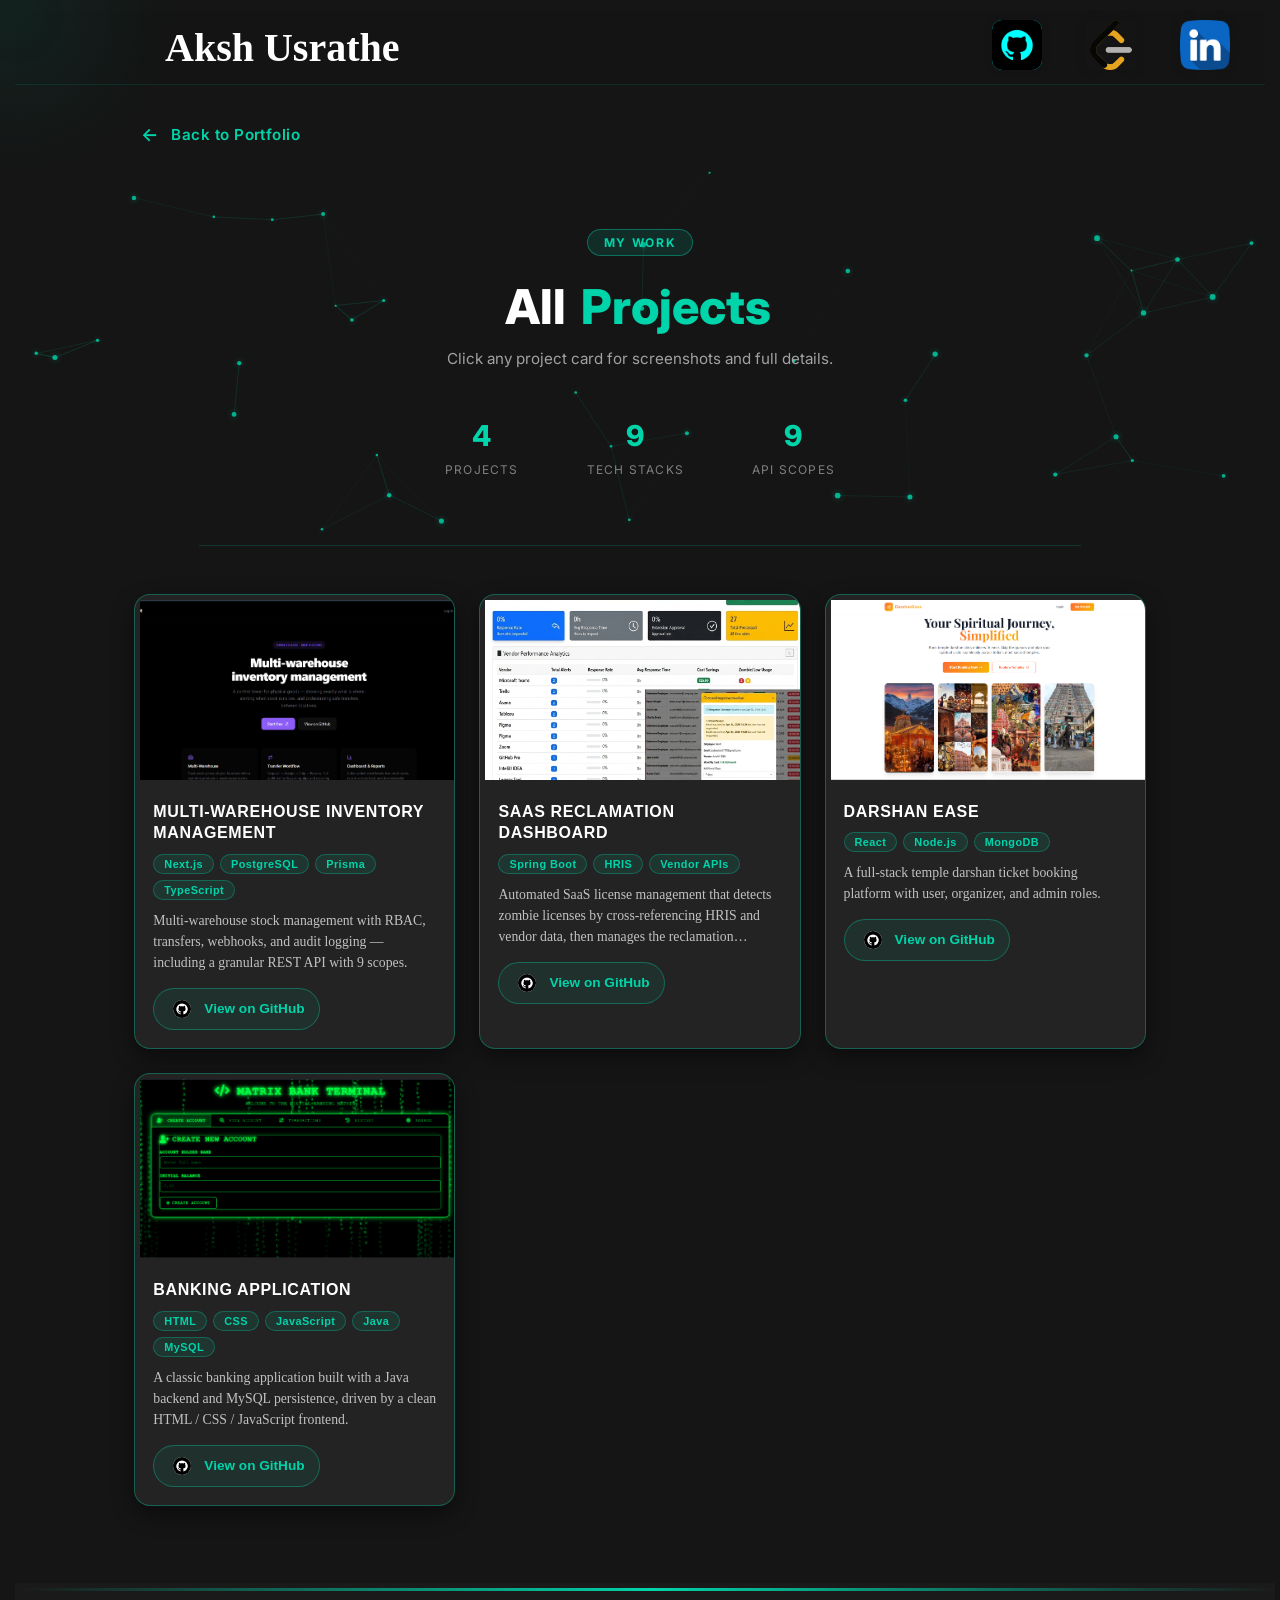
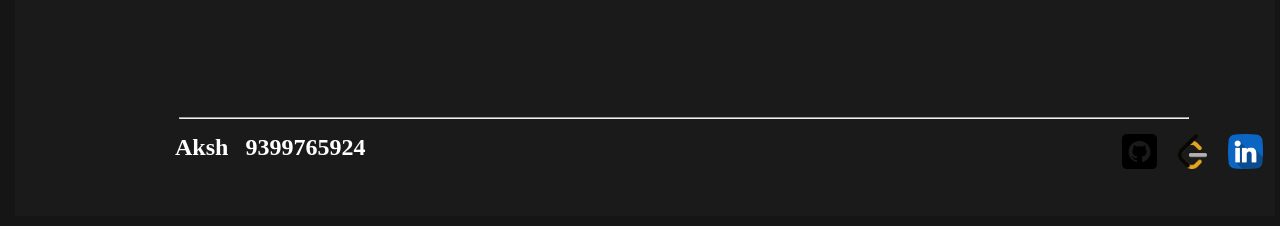
==== commit 0f3504b5: "feat: added the github links" ====
--- a/projects.html
+++ b/projects.html
@@ -104,6 +104,7 @@
       }
 
       .pr-section { padding: 0 4% 72px; }
+      .pr-section .project-grid { margin-top: 0; max-width: 1280px; }
 
       /* ── Responsive ── */
       @media (max-width: 600px) {
@@ -167,13 +168,55 @@
             <p class="project-card-desc">
               Multi-warehouse stock management with RBAC, transfers, webhooks, and audit logging — including a granular REST API with 9 scopes.
             </p>
-            <a href="#" class="project-card-github" data-github-link aria-label="GitHub repository (placeholder)">
+            <a href="#" class="project-card-github" data-github-link target="_blank" rel="noopener noreferrer" aria-label="GitHub repository (placeholder)">
               <img src="github.png" alt="" width="18" height="18" /> View on GitHub
             </a>
           </div>
         </article>
 
-        <article class="project-card" data-index="1" tabindex="0" aria-label="Banking Application - click for details">
+        <article class="project-card" data-index="1" tabindex="0" aria-label="SAAS Reclamation Dashboard - click for details">
+          <div class="project-card-media">
+            <img src="saas_combined.png" alt="SAAS Reclamation Dashboard screenshot" />
+            <span class="card-zoom-hint">View Details 🔍</span>
+          </div>
+          <div class="project-card-body">
+            <h3 class="project-card-title">SAAS RECLAMATION DASHBOARD</h3>
+            <div class="project-card-tags">
+              <span class="project-tag">Spring Boot</span>
+              <span class="project-tag">HRIS</span>
+              <span class="project-tag">Vendor APIs</span>
+            </div>
+            <p class="project-card-desc">
+              Automated SaaS license management that detects zombie licenses by cross-referencing HRIS and vendor data, then manages the reclamation lifecycle with email verification and cost-savings tracking.
+            </p>
+            <a href="#" class="project-card-github" data-github-link target="_blank" rel="noopener noreferrer" aria-label="GitHub repository (placeholder)">
+              <img src="github.png" alt="" width="18" height="18" /> View on GitHub
+            </a>
+          </div>
+        </article>
+
+        <article class="project-card" data-index="2" tabindex="0" aria-label="Darshan Ease - click for details">
+          <div class="project-card-media">
+            <img src="darshan_ease.png" alt="Darshan Ease screenshot" />
+            <span class="card-zoom-hint">View Details 🔍</span>
+          </div>
+          <div class="project-card-body">
+            <h3 class="project-card-title">DARSHAN EASE</h3>
+            <div class="project-card-tags">
+              <span class="project-tag">React</span>
+              <span class="project-tag">Node.js</span>
+              <span class="project-tag">MongoDB</span>
+            </div>
+            <p class="project-card-desc">
+              A full-stack temple darshan ticket booking platform with user, organizer, and admin roles.
+            </p>
+            <a href="#" class="project-card-github" data-github-link target="_blank" rel="noopener noreferrer" aria-label="GitHub repository (placeholder)">
+              <img src="github.png" alt="" width="18" height="18" /> View on GitHub
+            </a>
+          </div>
+        </article>
+
+        <article class="project-card" data-index="3" tabindex="0" aria-label="Banking Application - click for details">
           <div class="project-card-media">
             <img src="image.png" alt="Banking Application screenshot" />
             <span class="card-zoom-hint">View Details 🔍</span>
@@ -190,49 +233,7 @@
             <p class="project-card-desc">
               A classic banking application built with a Java backend and MySQL persistence, driven by a clean HTML / CSS / JavaScript frontend.
             </p>
-            <a href="#" class="project-card-github" data-github-link aria-label="GitHub repository (placeholder)">
-              <img src="github.png" alt="" width="18" height="18" /> View on GitHub
-            </a>
-          </div>
-        </article>
-
-        <article class="project-card" data-index="2" tabindex="0" aria-label="Darshan Ease - click for details">
-          <div class="project-card-media">
-            <img src="darshan_ease.png" alt="Darshan Ease screenshot" />
-            <span class="card-zoom-hint">View Details 🔍</span>
-          </div>
-          <div class="project-card-body">
-            <h3 class="project-card-title">DARSHAN EASE</h3>
-            <div class="project-card-tags">
-              <span class="project-tag">React</span>
-              <span class="project-tag">Node.js</span>
-              <span class="project-tag">MongoDB</span>
-            </div>
-            <p class="project-card-desc">
-              A full-stack temple darshan ticket booking platform with user, organizer, and admin roles.
-            </p>
-            <a href="#" class="project-card-github" data-github-link aria-label="GitHub repository (placeholder)">
-              <img src="github.png" alt="" width="18" height="18" /> View on GitHub
-            </a>
-          </div>
-        </article>
-
-        <article class="project-card" data-index="3" tabindex="0" aria-label="SAAS Reclamation Dashboard - click for details">
-          <div class="project-card-media">
-            <img src="saas_combined.png" alt="SAAS Reclamation Dashboard screenshot" />
-            <span class="card-zoom-hint">View Details 🔍</span>
-          </div>
-          <div class="project-card-body">
-            <h3 class="project-card-title">SAAS RECLAMATION DASHBOARD</h3>
-            <div class="project-card-tags">
-              <span class="project-tag">Spring Boot</span>
-              <span class="project-tag">HRIS</span>
-              <span class="project-tag">Vendor APIs</span>
-            </div>
-            <p class="project-card-desc">
-              Automated SaaS license management that detects zombie licenses by cross-referencing HRIS and vendor data, then manages the reclamation lifecycle with email verification and cost-savings tracking.
-            </p>
-            <a href="#" class="project-card-github" data-github-link aria-label="GitHub repository (placeholder)">
+            <a href="#" class="project-card-github" data-github-link target="_blank" rel="noopener noreferrer" aria-label="GitHub repository (placeholder)">
               <img src="github.png" alt="" width="18" height="18" /> View on GitHub
             </a>
           </div>
@@ -325,24 +326,8 @@
             'PDF reports & CSV/PDF export',
             'Audit logging & CI/CD'
           ],
-          github: '#',
+          github: 'https://github.com/aksh-1409/inventory_management',
           images: ['inventory1.png', 'inventory2.png']
-        },
-        {
-          title: 'Banking Application',
-          tags: ['HTML', 'CSS', 'JavaScript', 'Java', 'MySQL'],
-          description: 'A classic banking application built with a Java backend and MySQL persistence, driven by a clean HTML / CSS / JavaScript frontend.',
-          features: ['User accounts & transactions', 'MySQL persistence'],
-          github: '#',
-          images: ['image.png']
-        },
-        {
-          title: 'Darshan Ease',
-          tags: ['React', 'Node.js', 'Express', 'MongoDB', 'Tailwind CSS'],
-          description: 'A full-stack temple darshan ticket booking platform with user, organizer, and admin roles, built using React and Node.js with MongoDB.',
-          features: ['User, organizer & admin roles', 'Ticket booking & queue management'],
-          github: '#',
-          images: ['darshan_ease.png']
         },
         {
           title: 'SAAS Reclamation Dashboard',
@@ -353,8 +338,24 @@
             'Full reclamation lifecycle with email verification',
             'Admin accountability & cost-savings tracking'
           ],
-          github: '#',
+          github: 'https://github.com/aksh-1409/reclamation',
           images: ['saas_combined.png']
+        },
+        {
+          title: 'Darshan Ease',
+          tags: ['React', 'Node.js', 'Express', 'MongoDB', 'Tailwind CSS'],
+          description: 'A full-stack temple darshan ticket booking platform with user, organizer, and admin roles, built using React and Node.js with MongoDB.',
+          features: ['User, organizer & admin roles', 'Ticket booking & queue management'],
+          github: 'https://github.com/aksh-1409/DarshanEase',
+          images: ['darshan_ease.png']
+        },
+        {
+          title: 'Banking Application',
+          tags: ['HTML', 'CSS', 'JavaScript', 'Java', 'MySQL'],
+          description: 'A classic banking application built with a Java backend and MySQL persistence, driven by a clean HTML / CSS / JavaScript frontend.',
+          features: ['User accounts & transactions', 'MySQL persistence'],
+          github: 'https://github.com/aksh-1409/Bank_Application',
+          images: ['image.png']
         }
       ];
 
--- a/styles.css
+++ b/styles.css
@@ -641,7 +641,7 @@
 
 .project-card-desc {
   margin: 0;
-  font-family: "Gill Sans", "Gill Sans MT", Calibri, "Trebuchet MS", sans-serif;
+  font-family: cursive;
   font-size: 0.86rem;
   line-height: 1.55;
   color: rgba(255, 255, 255, 0.72);
@@ -1187,7 +1187,7 @@
 
 .modal-desc {
   margin: 0 0 16px;
-  font-family: "Gill Sans", "Gill Sans MT", Calibri, "Trebuchet MS", sans-serif;
+  font-family: cursive;
   font-size: 0.95rem;
   line-height: 1.75;
   color: rgba(255, 255, 255, 0.78);
